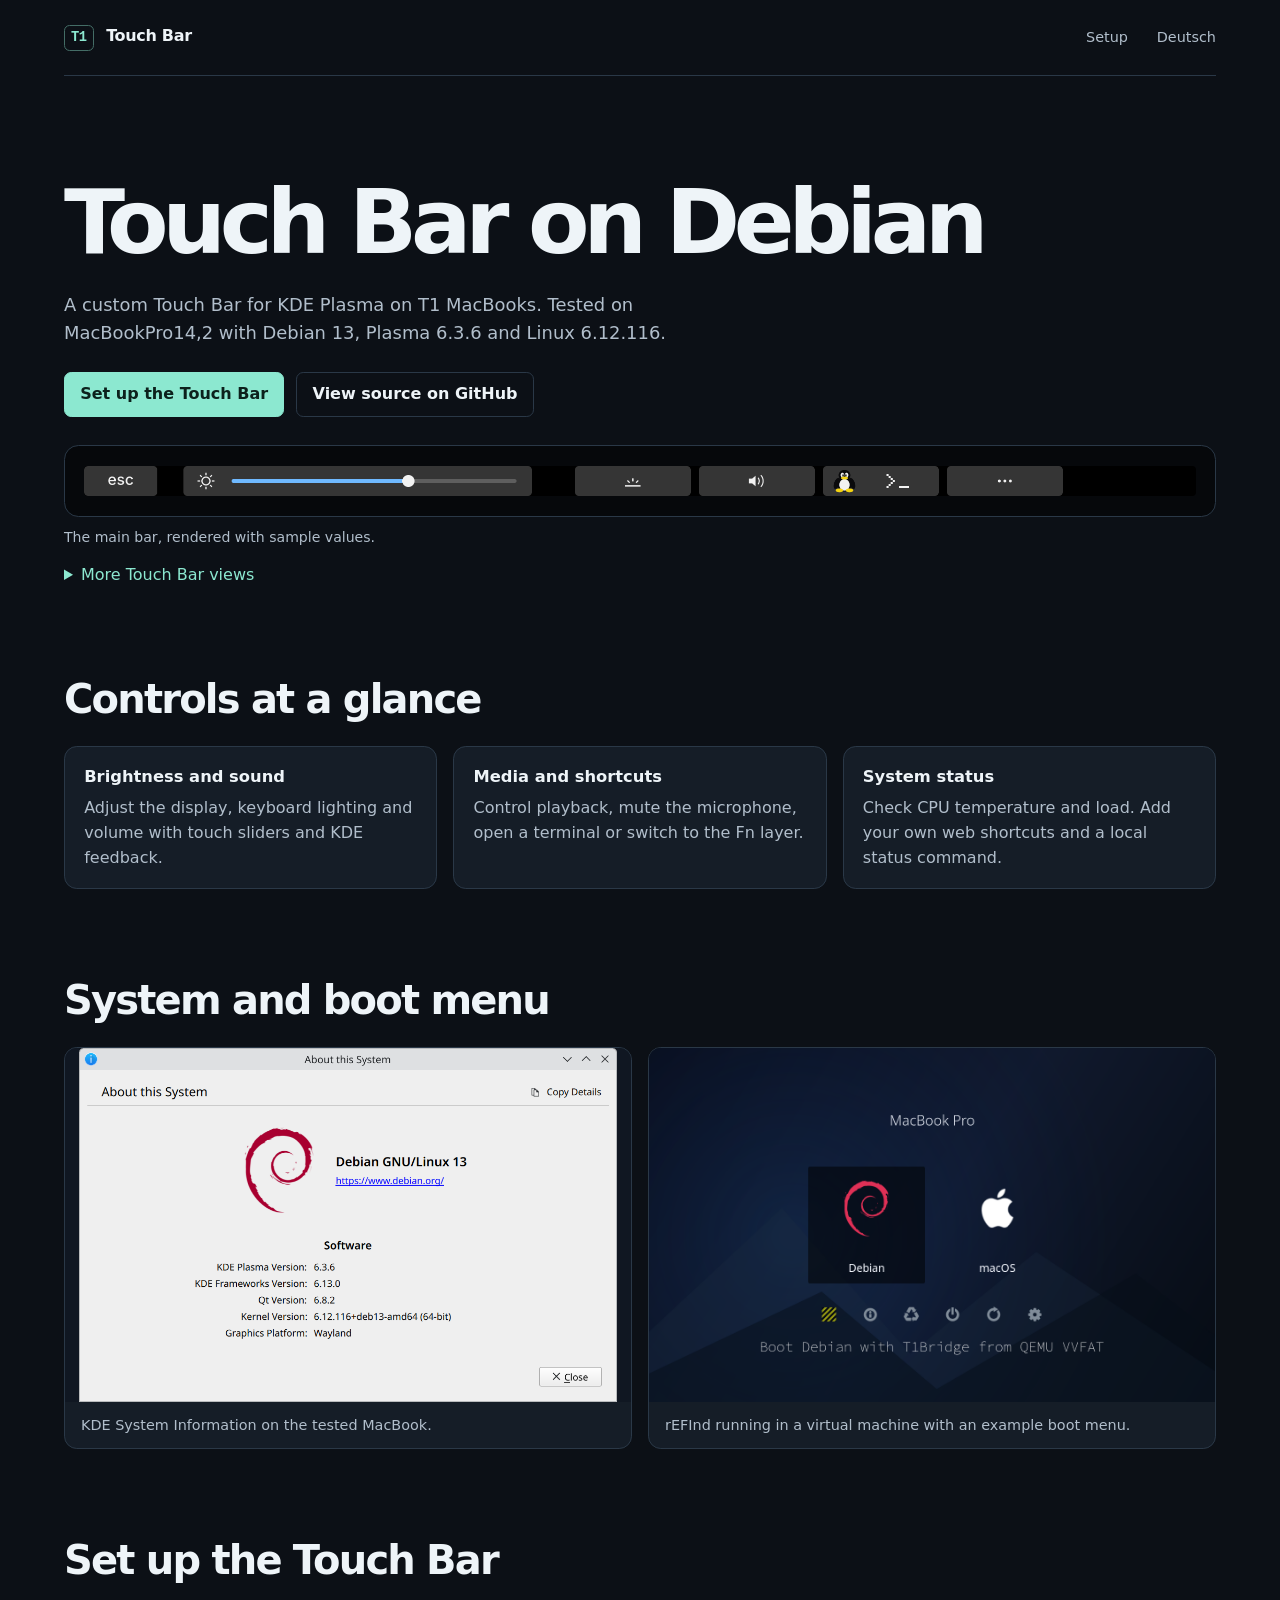
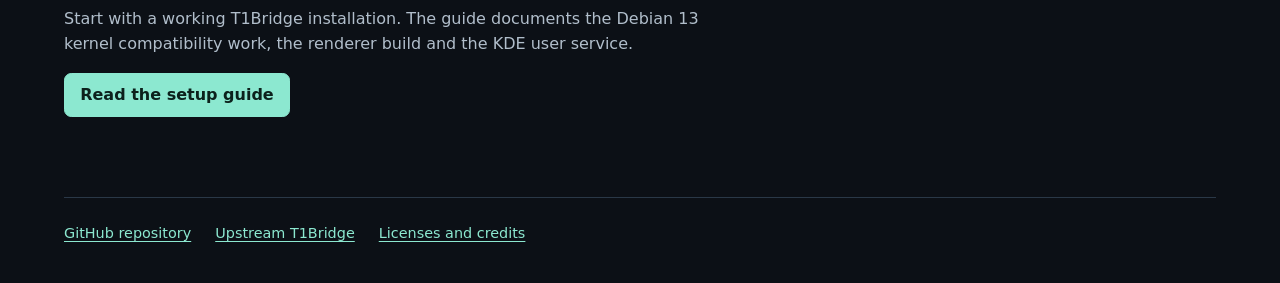
==== docs/index.html @ 6031e5c5 "Publish Debian KDE Touch Bar integration for Apple T1" ====
<!doctype html>
<html lang="en">
<head>
  <meta charset="utf-8">
  <meta name="viewport" content="width=device-width, initial-scale=1">
  <meta name="description" content="A KDE Plasma Touch Bar renderer for T1 MacBooks running Debian.">
  <title>Touch Bar T1 for Debian and KDE</title>
  <link rel="stylesheet" href="style.css">
  <link rel="alternate" hreflang="de" href="de.html">
</head>
<body>
<header>
  <a class="brand" href="./"><span>T1</span> Touch Bar</a>
  <nav aria-label="Project navigation">
    <a href="#setup">Setup</a>
    <a href="de.html" lang="de" hreflang="de">Deutsch</a>
  </nav>
</header>
<main>
  <div class="hero">
    <h1>Touch Bar on Debian</h1>
    <p>A custom Touch Bar for KDE Plasma on T1 MacBooks. Tested on MacBookPro14,2 with Debian 13, Plasma 6.3.6 and Linux 6.12.116.</p>
    <div class="buttons">
      <a class="button primary" href="#setup">Set up the Touch Bar</a>
      <a class="button" href="https://github.com/mail896/touchbar_t1_project">View source on GitHub</a>
    </div>
  </div>
  <figure>
    <div class="touchbar"><a href="assets/touchbar.png"><img src="assets/touchbar.png" alt="Custom Touch Bar renderer with Escape, display brightness, keyboard lighting, sound and tools"></a></div>
    <figcaption class="caption">The main bar, rendered with sample values.</figcaption>
  </figure>
  <details class="bar-states">
    <summary>More Touch Bar views</summary>
    <figure>
      <div class="touchbar"><a href="assets/touchbar-volume.png"><img src="assets/touchbar-volume.png" alt="Touch Bar volume slider and mute button"></a></div>
      <figcaption class="caption">Volume slider</figcaption>
    </figure>
    <figure>
      <div class="touchbar"><a href="assets/touchbar-tools.png"><img src="assets/touchbar-tools.png" alt="Touch Bar media controls, microphone mute and CPU status"></a></div>
      <figcaption class="caption">Media controls and system status</figcaption>
    </figure>
  </details>
  <section aria-labelledby="controls">
    <h2 id="controls">Controls at a glance</h2>
    <div class="grid">
      <article class="card"><h3>Brightness and sound</h3><p>Adjust the display, keyboard lighting and volume with touch sliders and KDE feedback.</p></article>
      <article class="card"><h3>Media and shortcuts</h3><p>Control playback, mute the microphone, open a terminal or switch to the Fn layer.</p></article>
      <article class="card"><h3>System status</h3><p>Check CPU temperature and load. Add your own web shortcuts and a local status command.</p></article>
    </div>
  </section>
  <section aria-labelledby="screens">
    <h2 id="screens">System and boot menu</h2>
    <div class="gallery">
      <figure>
        <a href="assets/debian-kde.png"><img src="assets/debian-kde.png" loading="lazy" width="1030" height="676" alt="KDE About this System window showing Debian 13, Plasma 6.3.6 and Linux 6.12.116"></a>
        <figcaption>KDE System Information on the tested MacBook.</figcaption>
      </figure>
      <figure>
        <a href="assets/bootloader.png"><img src="assets/bootloader.png" loading="lazy" width="1280" height="800" alt="Graphical rEFInd menu with Debian and macOS entries"></a>
        <figcaption>rEFInd running in a virtual machine with an example boot menu.</figcaption>
      </figure>
    </div>
  </section>
  <section class="setup" id="setup">
    <h2>Set up the Touch Bar</h2>
    <p>Start with a working T1Bridge installation. The guide documents the Debian 13 kernel compatibility work, the renderer build and the KDE user service.</p>
    <a class="button primary" href="https://github.com/mail896/touchbar_t1_project/blob/main/guides/setup.en.md">Read the setup guide</a>
  </section>
</main>
<footer>
  <a href="https://github.com/mail896/touchbar_t1_project">GitHub repository</a>
  <a href="https://github.com/standardagents/t1bridge">Upstream T1Bridge</a>
  <a href="https://github.com/mail896/touchbar_t1_project/blob/main/THIRD_PARTY_NOTICES.md">Licenses and credits</a>
</footer>
</body>
</html>
---- docs/style.css ----
:root {
  color-scheme: dark;
  --background: #0c1016;
  --panel: #151d27;
  --border: #2a3847;
  --text: #eef4f8;
  --muted: #b1becb;
  --accent: #8ce8d0;
  --content: 72rem;
  font-family: Inter, system-ui, sans-serif;
  line-height: 1.55;
}
* { box-sizing: border-box; }
body { margin: 0; color: var(--text); background: var(--background); }
a { color: var(--accent); text-underline-offset: .2em; }
a:hover { color: #fff; }
a:focus-visible { outline: 2px solid var(--accent); outline-offset: .25rem; }
img { display: block; width: 100%; height: auto; }
header, main, footer {
  width: min(var(--content), calc(100% - 3rem));
  margin-inline: auto;
}
header {
  display: flex;
  align-items: center;
  justify-content: space-between;
  min-height: 4.75rem;
  border-bottom: 1px solid var(--border);
  gap: 1rem;
}
header a { text-decoration: none; }
.brand { color: var(--text); font-weight: 720; letter-spacing: -.02em; }
.brand span {
  display: inline-block;
  margin-right: .45rem;
  padding: .12rem .37rem;
  border: 1px solid #446d66;
  border-radius: .35rem;
  color: var(--accent);
  font: 650 .86rem/1.5 "IBM Plex Mono", monospace;
}
nav { display: flex; flex-wrap: wrap; gap: clamp(.8rem, 3vw, 1.8rem); }
nav a { color: var(--muted); font-size: .9rem; }
.hero { padding: clamp(3.6rem, 8vw, 7rem) 0 1.8rem; }
.hero h1 {
  max-width: 18ch;
  margin: 0;
  font-size: clamp(2.7rem, 7vw, 5.9rem);
  font-weight: 750;
  letter-spacing: -.07em;
  line-height: .99;
}
.hero p { max-width: 61ch; margin: 1.5rem 0; color: var(--muted); font-size: 1.12rem; }
.buttons { display: flex; flex-wrap: wrap; gap: .75rem; margin-top: 1.6rem; }
.button {
  display: inline-flex;
  align-items: center;
  min-height: 2.75rem;
  padding: .55rem .95rem;
  border: 1px solid var(--border);
  border-radius: .45rem;
  color: var(--text);
  text-decoration: none;
  font-weight: 650;
}
.button.primary { color: #0c211c; background: var(--accent); border-color: var(--accent); }
.button.primary:hover { background: #c1f5e9; }
figure { margin: 0; }
.touchbar {
  overflow-x: auto;
  padding: clamp(.65rem, 2vw, 1.2rem);
  border: 1px solid var(--border);
  border-radius: .9rem;
  background: #06080b;
}
.touchbar img { min-width: 42rem; border-radius: .25rem; }
.caption { margin: .65rem 0 0; color: var(--muted); font-size: .88rem; }
.bar-states { margin-top: .9rem; }
.bar-states summary { width: fit-content; color: var(--accent); cursor: pointer; }
.bar-states figure { margin-top: 1rem; }
section { margin-block: clamp(3rem, 7vw, 5rem); }
h2 { margin: 0 0 1rem; font-size: clamp(1.55rem, 3.5vw, 2.5rem); letter-spacing: -.045em; }
.grid, .gallery {
  display: grid;
  gap: 1rem;
}
.grid { grid-template-columns: repeat(3, minmax(0, 1fr)); }
.gallery { grid-template-columns: repeat(2, minmax(0, 1fr)); }
.card, .gallery figure {
  background: var(--panel);
  border: 1px solid var(--border);
  border-radius: .8rem;
  overflow: hidden;
}
.card { padding: 1.1rem 1.2rem; }
.card h3 { margin: 0 0 .4rem; font-size: 1.02rem; }
.card p { margin: 0; color: var(--muted); }
.gallery img { aspect-ratio: 16 / 10; object-fit: contain; background: #101722; }
.gallery figcaption { padding: .75rem 1rem; color: var(--muted); font-size: .9rem; }
.setup { max-width: 65ch; }
.setup p { color: var(--muted); }
footer {
  display: flex;
  flex-wrap: wrap;
  gap: .8rem 1.5rem;
  padding: 1.5rem 0 2.4rem;
  border-top: 1px solid var(--border);
  color: var(--muted);
  font-size: .9rem;
}
@media (max-width: 45rem) {
  header, main, footer { width: calc(100% - 2rem); }
  .grid, .gallery { grid-template-columns: 1fr; }
  .touchbar img { min-width: 37rem; }
}
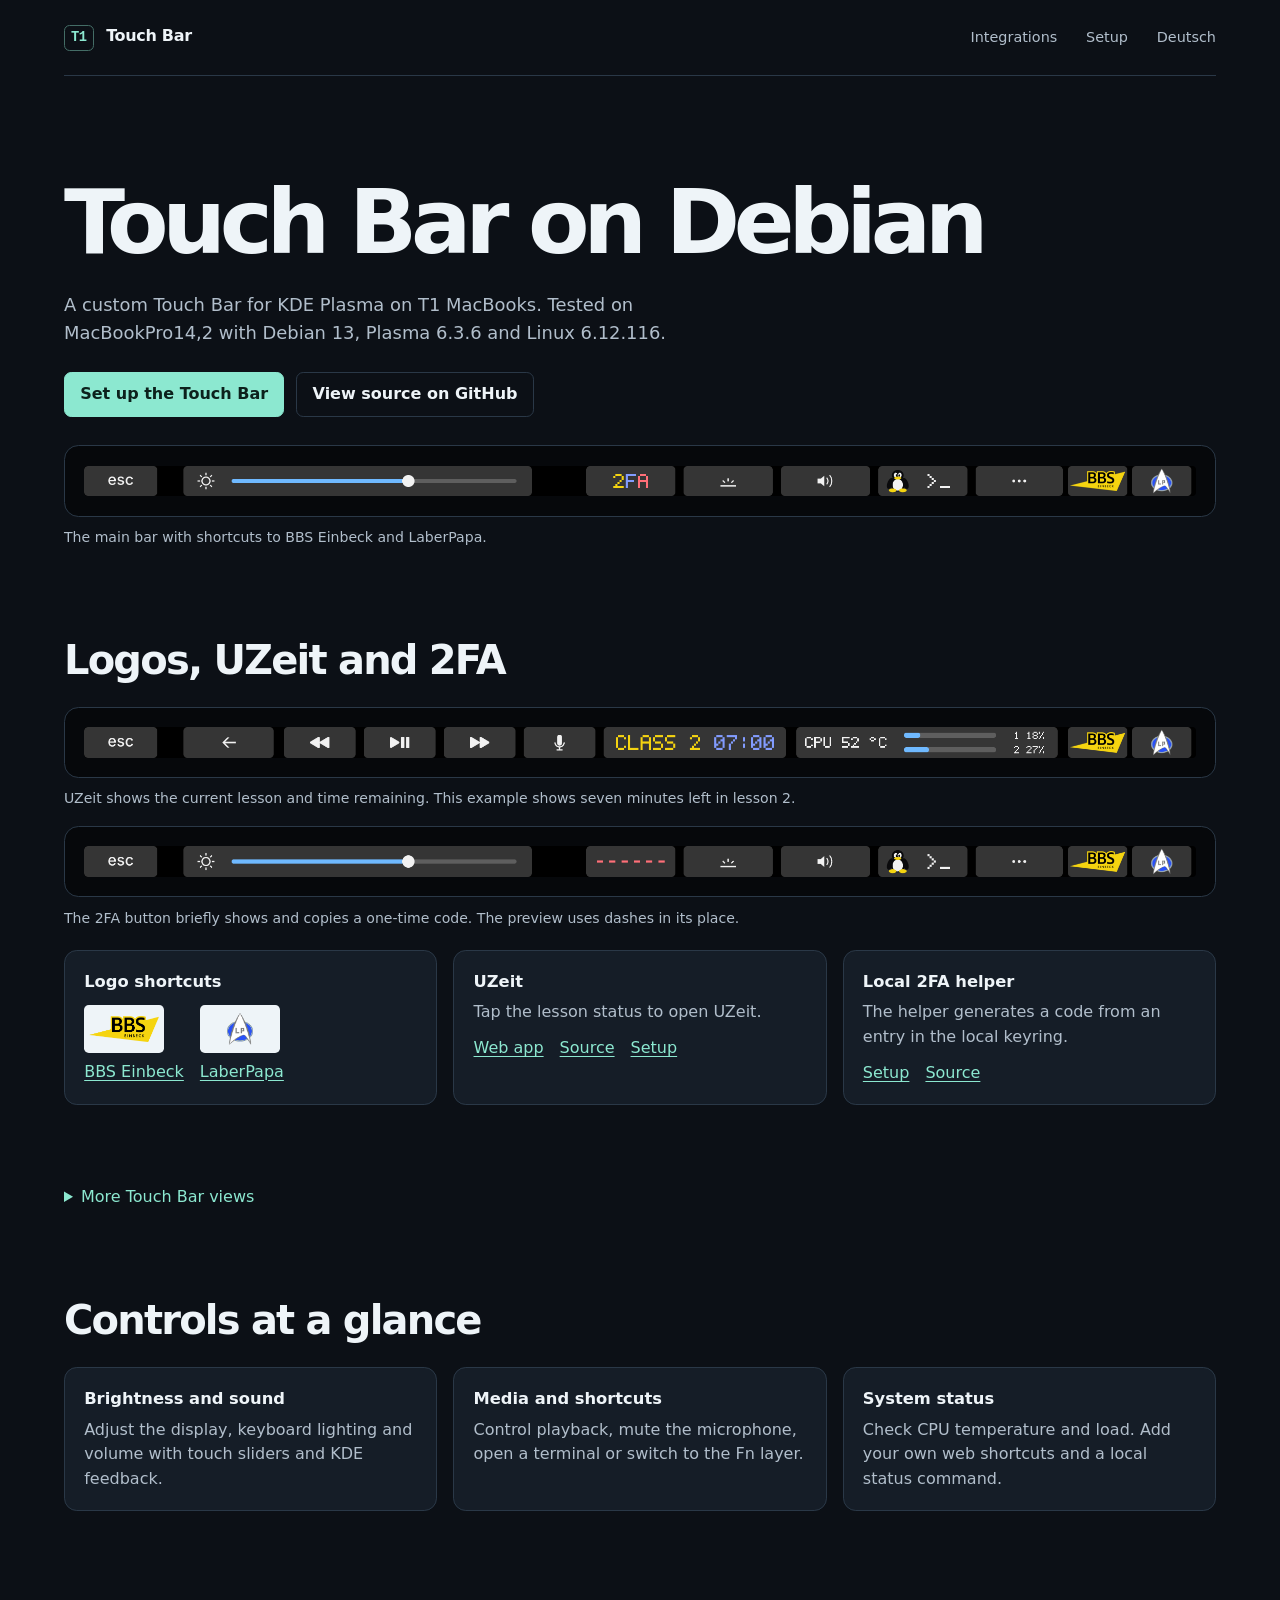
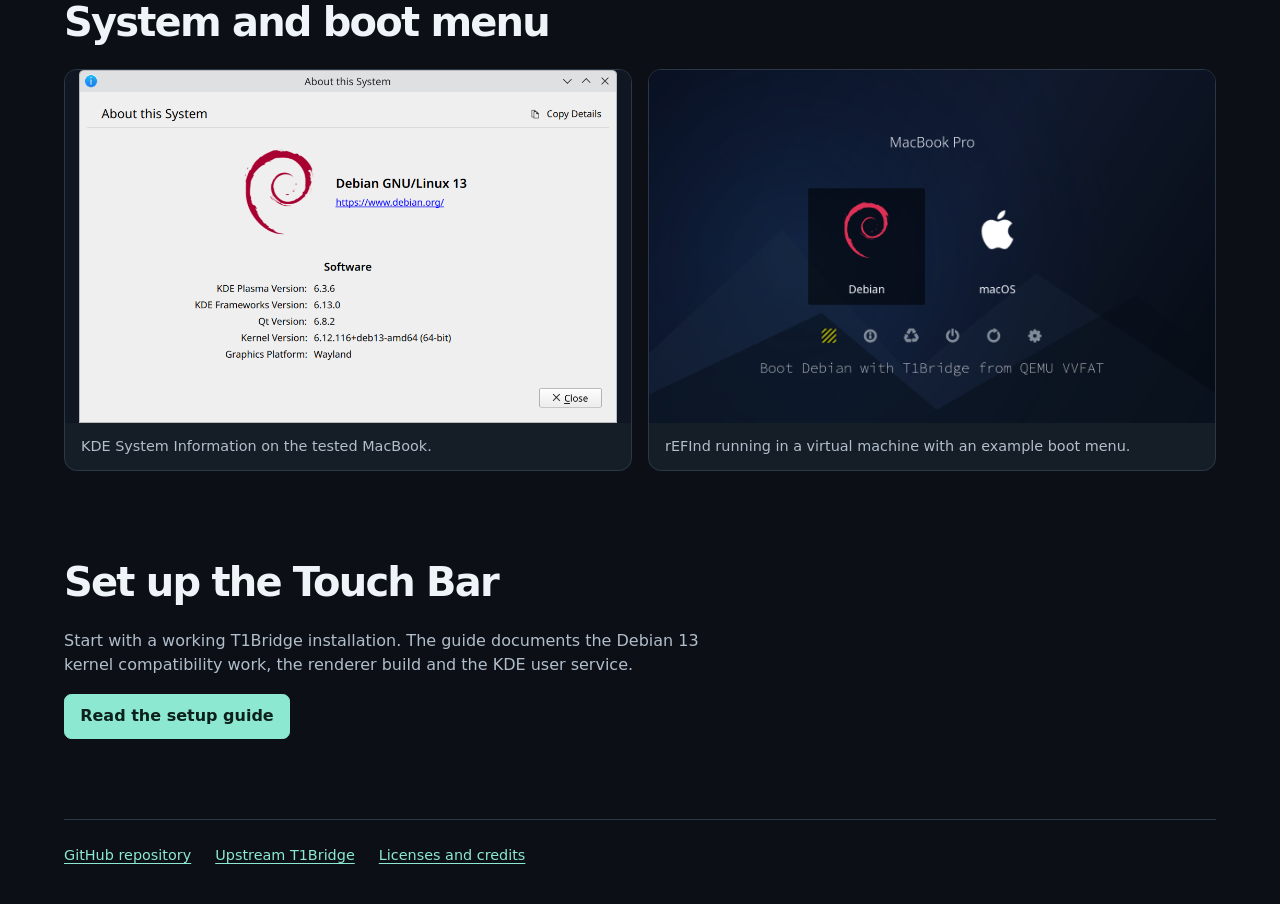
==== commit 72bed908: "Show branded Touch Bar, UZeit and 2FA integrations" ====
--- a/docs/index.html
+++ b/docs/index.html
@@ -12,6 +12,7 @@
 <header>
   <a class="brand" href="./"><span>T1</span> Touch Bar</a>
   <nav aria-label="Project navigation">
+    <a href="#integrations">Integrations</a>
     <a href="#setup">Setup</a>
     <a href="de.html" lang="de" hreflang="de">Deutsch</a>
   </nav>
@@ -26,9 +27,41 @@
     </div>
   </div>
   <figure>
-    <div class="touchbar"><a href="assets/touchbar.png"><img src="assets/touchbar.png" alt="Custom Touch Bar renderer with Escape, display brightness, keyboard lighting, sound and tools"></a></div>
-    <figcaption class="caption">The main bar, rendered with sample values.</figcaption>
+    <div class="touchbar"><a href="assets/touchbar-branded.png"><img src="assets/touchbar-branded.png" width="2170" height="60" alt="Touch Bar with a brightness slider, 2FA button, terminal, and the BBS Einbeck and LaberPapa logos"></a></div>
+    <figcaption class="caption">The main bar with shortcuts to BBS Einbeck and LaberPapa.</figcaption>
   </figure>
+  <section aria-labelledby="integrations">
+    <h2 id="integrations">Logos, UZeit and 2FA</h2>
+    <div class="integration-views">
+      <figure>
+        <div class="touchbar"><a href="assets/touchbar-branded-tools.png"><img src="assets/touchbar-branded-tools.png" width="2170" height="60" alt="Tools view with media controls, UZeit and CPU status"></a></div>
+        <figcaption class="caption">UZeit shows the current lesson and time remaining. This example shows seven minutes left in lesson 2.</figcaption>
+      </figure>
+      <figure>
+        <div class="touchbar"><a href="assets/touchbar-branded-code.png"><img src="assets/touchbar-branded-code.png" width="2170" height="60" alt="2FA display with dashes standing in for a one-time code"></a></div>
+        <figcaption class="caption">The 2FA button briefly shows and copies a one-time code. The preview uses dashes in its place.</figcaption>
+      </figure>
+    </div>
+    <div class="grid integration-grid">
+      <article class="card">
+        <h3>Logo shortcuts</h3>
+        <div class="logo-links">
+          <a href="https://bbs-einbeck.de"><img src="assets/bbs-einbeck.png" alt="">BBS Einbeck</a>
+          <a href="https://github.com/mail896/"><img src="assets/laberpapa.png" alt="">LaberPapa</a>
+        </div>
+      </article>
+      <article class="card">
+        <h3>UZeit</h3>
+        <p>Tap the lesson status to open UZeit.</p>
+        <div class="related-links"><a href="https://apps.bbs-einbeck.de/uzeit/">Web app</a><a href="https://github.com/mail896/bbs_unterrichtszeit_public">Source</a><a href="https://github.com/mail896/touchbar_t1_project/blob/main/guides/uzeit.en.md">Setup</a></div>
+      </article>
+      <article class="card">
+        <h3>Local 2FA helper</h3>
+        <p>The helper generates a code from an entry in the local keyring.</p>
+        <div class="related-links"><a href="https://github.com/mail896/touchbar_t1_project/blob/main/guides/2fa.en.md">Setup</a><a href="https://github.com/mail896/touchbar_t1_project/blob/main/libexec/t1bridge-totp">Source</a></div>
+      </article>
+    </div>
+  </section>
   <details class="bar-states">
     <summary>More Touch Bar views</summary>
     <figure>
--- a/docs/style.css
+++ b/docs/style.css
@@ -95,6 +95,18 @@
 .card { padding: 1.1rem 1.2rem; }
 .card h3 { margin: 0 0 .4rem; font-size: 1.02rem; }
 .card p { margin: 0; color: var(--muted); }
+.integration-views { display: grid; grid-template-columns: minmax(0, 1fr); gap: 1rem; }
+.integration-grid { margin-top: 1.3rem; }
+.logo-links, .related-links { display: flex; flex-wrap: wrap; gap: .7rem 1rem; margin-top: .7rem; }
+.logo-links a { display: grid; align-content: start; gap: .4rem; }
+.logo-links img {
+  width: 5rem;
+  height: 3rem;
+  padding: .32rem;
+  object-fit: contain;
+  border-radius: .3rem;
+  background: #eef4f8;
+}
 .gallery img { aspect-ratio: 16 / 10; object-fit: contain; background: #101722; }
 .gallery figcaption { padding: .75rem 1rem; color: var(--muted); font-size: .9rem; }
 .setup { max-width: 65ch; }
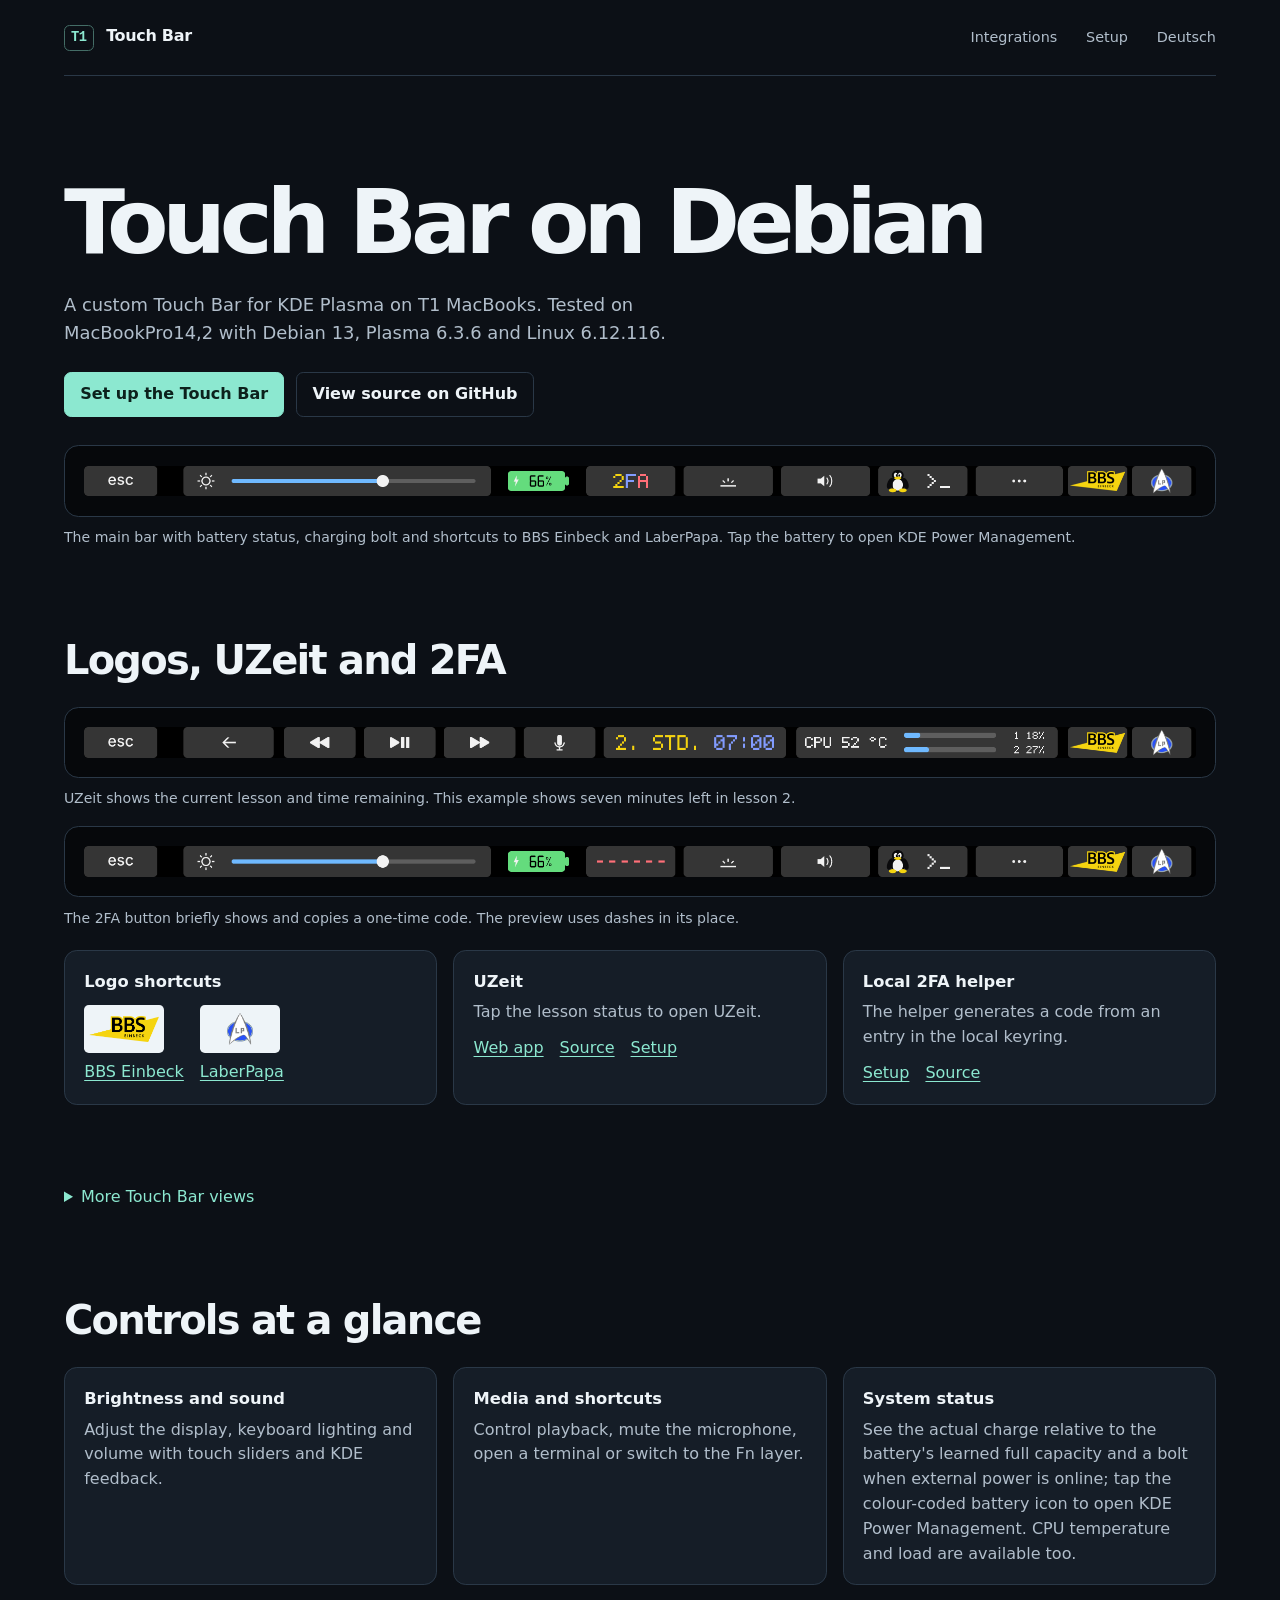
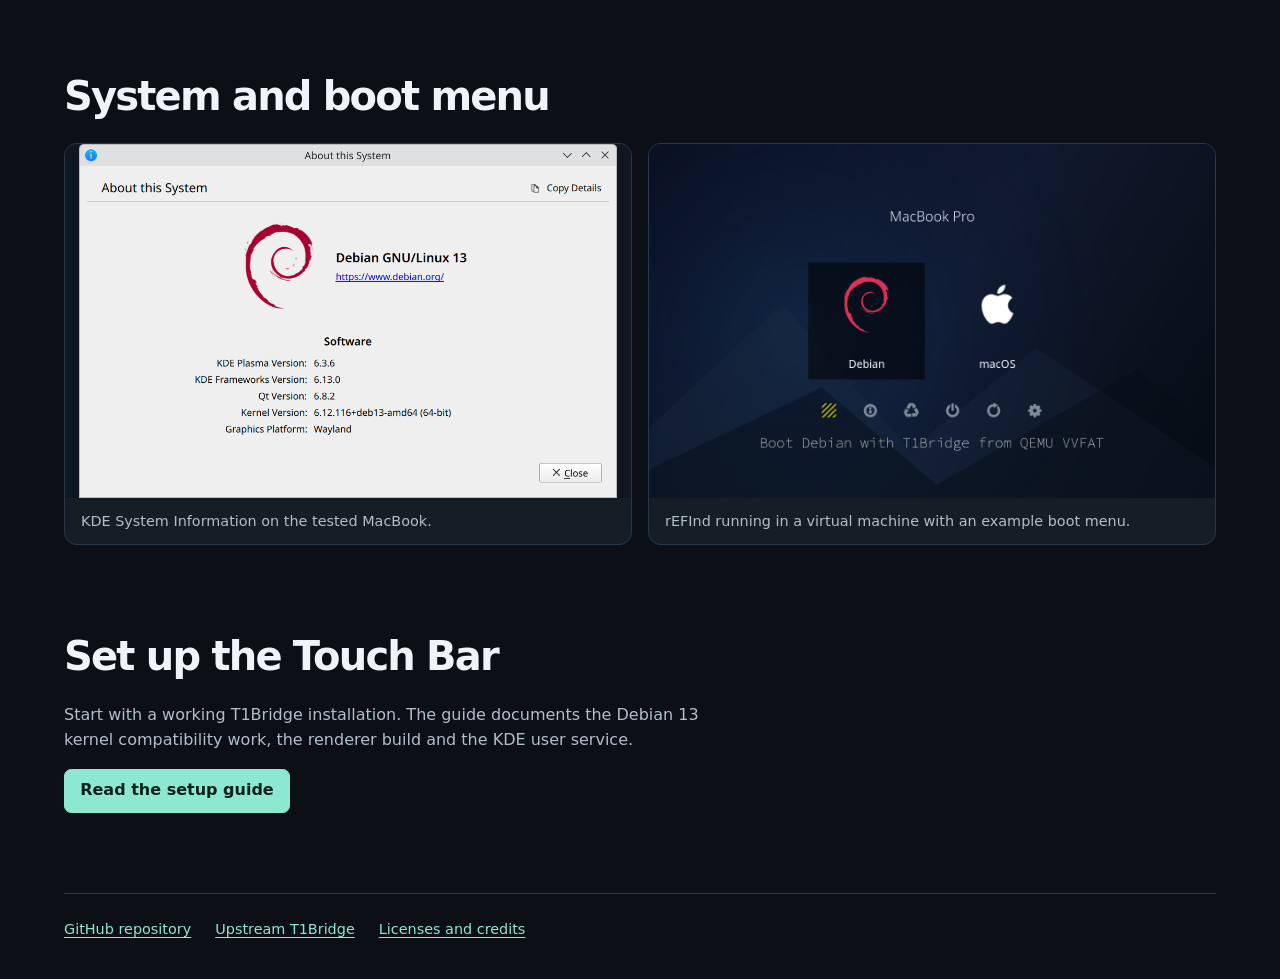
==== commit 761adef8: "Finalize Touch Bar and s2idle integration" ====
--- a/docs/index.html
+++ b/docs/index.html
@@ -27,8 +27,8 @@
     </div>
   </div>
   <figure>
-    <div class="touchbar"><a href="assets/touchbar-branded.png"><img src="assets/touchbar-branded.png" width="2170" height="60" alt="Touch Bar with a brightness slider, 2FA button, terminal, and the BBS Einbeck and LaberPapa logos"></a></div>
-    <figcaption class="caption">The main bar with shortcuts to BBS Einbeck and LaberPapa.</figcaption>
+    <div class="touchbar"><a href="assets/touchbar-branded.png"><img src="assets/touchbar-branded.png" width="2170" height="60" alt="Touch Bar with brightness slider, colour-coded battery icon and black percentage, 2FA button, terminal, and BBS Einbeck and LaberPapa logos"></a></div>
+    <figcaption class="caption">The main bar with battery status, charging bolt and shortcuts to BBS Einbeck and LaberPapa. Tap the battery to open KDE Power Management.</figcaption>
   </figure>
   <section aria-labelledby="integrations">
     <h2 id="integrations">Logos, UZeit and 2FA</h2>
@@ -78,7 +78,7 @@
     <div class="grid">
       <article class="card"><h3>Brightness and sound</h3><p>Adjust the display, keyboard lighting and volume with touch sliders and KDE feedback.</p></article>
       <article class="card"><h3>Media and shortcuts</h3><p>Control playback, mute the microphone, open a terminal or switch to the Fn layer.</p></article>
-      <article class="card"><h3>System status</h3><p>Check CPU temperature and load. Add your own web shortcuts and a local status command.</p></article>
+      <article class="card"><h3>System status</h3><p>See the actual charge relative to the battery's learned full capacity and a bolt when external power is online; tap the colour-coded battery icon to open KDE Power Management. CPU temperature and load are available too.</p></article>
     </div>
   </section>
   <section aria-labelledby="screens">
